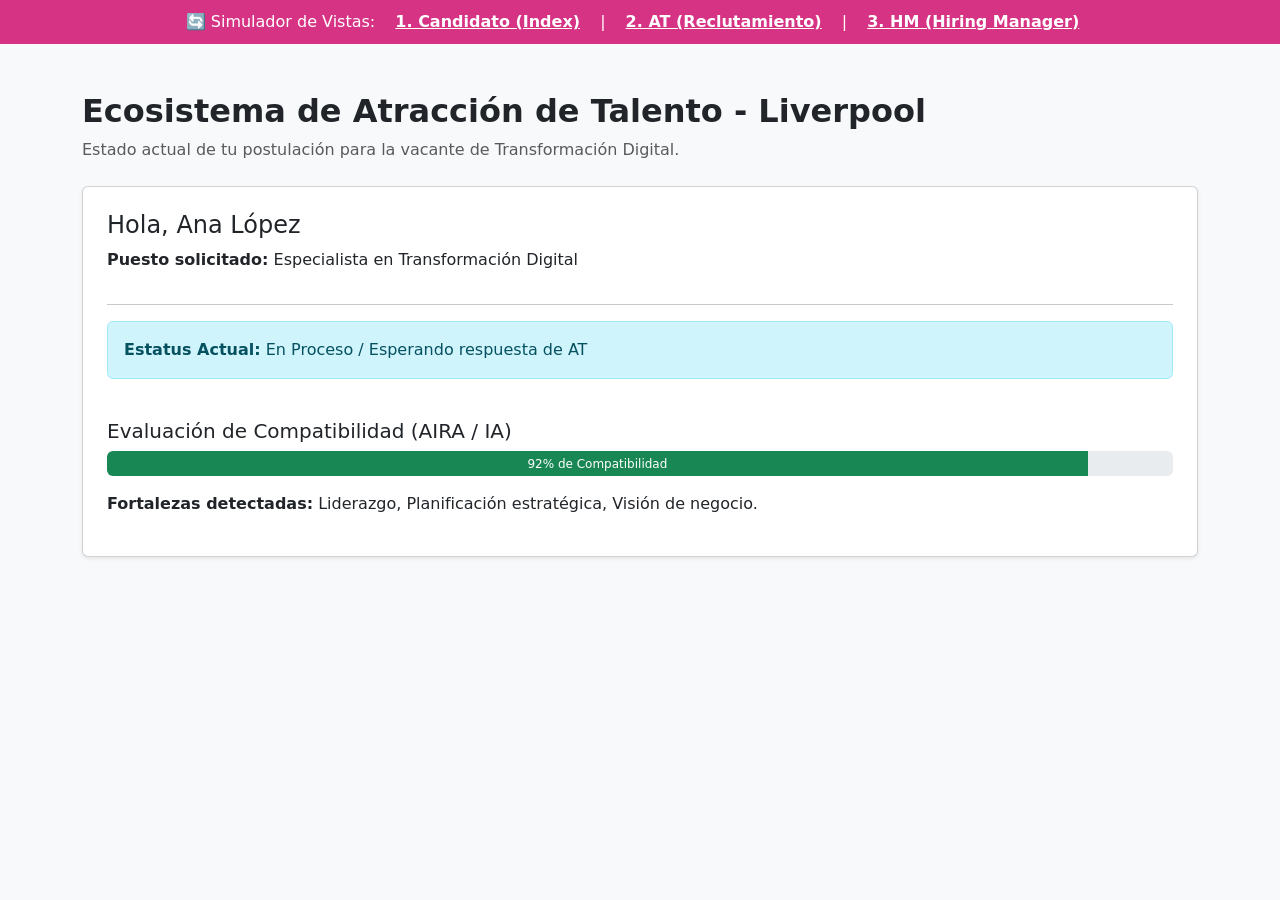
==== index.html @ 1f7d059c "Add files via upload" ====
<!DOCTYPE html>
<html lang="es">
<head>
    <meta charset="UTF-8">
    <title>Portal de Candidatos - LiverHack</title>
    <link href="https://cdn.jsdelivr.net/npm/bootstrap@5.3.0/dist/css/bootstrap.min.css" rel="stylesheet">
    <style>
        body { background-color: #f8f9fa; }
        .nav-simulator { background: #d63384; padding: 10px; color: white; text-align: center; }
        .nav-simulator a { color: white; font-weight: bold; margin: 0 15px; text-decoration: underline; }
    </style>
</head>
<body>
<!-- Barra de navegación de prueba solicitada -->
<div class="nav-simulator">
    <span>🔄 Simulador de Vistas:</span>
    <a href="index.html">1. Candidato (Index)</a> |
    <a href="at.html">2. AT (Reclutamiento)</a> |
    <a href="hm.html">3. HM (Hiring Manager)</a>
</div>

<div class="container my-5">
    <h2 class="text-pink fw-bold">Ecosistema de Atracción de Talento - Liverpool</h2>
    <p class="text-muted">Estado actual de tu postulación para la vacante de Transformación Digital.</p>

    <div class="card shadow-sm p-4 mt-4">
        <h4>Hola, <span id="nombreCandidato">Ana López</span></h4>
        <p><strong>Puesto solicitado:</strong> Especialista en Transformación Digital</p>
        <hr>
        <div class="alert alert-info">
            <strong>Estatus Actual:</strong> <span id="estatusActual">En Proceso / Esperando respuesta de AT</span>
        </div>

        <h5 class="mt-4">Evaluación de Compatibilidad (AIRA / IA)</h5>
        <div class="progress mb-3" style="height: 25px;">
            <div class="progress-bar bg-success" role="progressbar" style="width: 92%;" aria-valuenow="92" aria-valuemin="0" aria-valuematrix="100">92% de Compatibilidad</div>
        </div>
        <p><strong>Fortalezas detectadas:</strong> Liderazgo, Planificación estratégica, Visión de negocio.</p>
    </div>
</div>
</body>
</html>
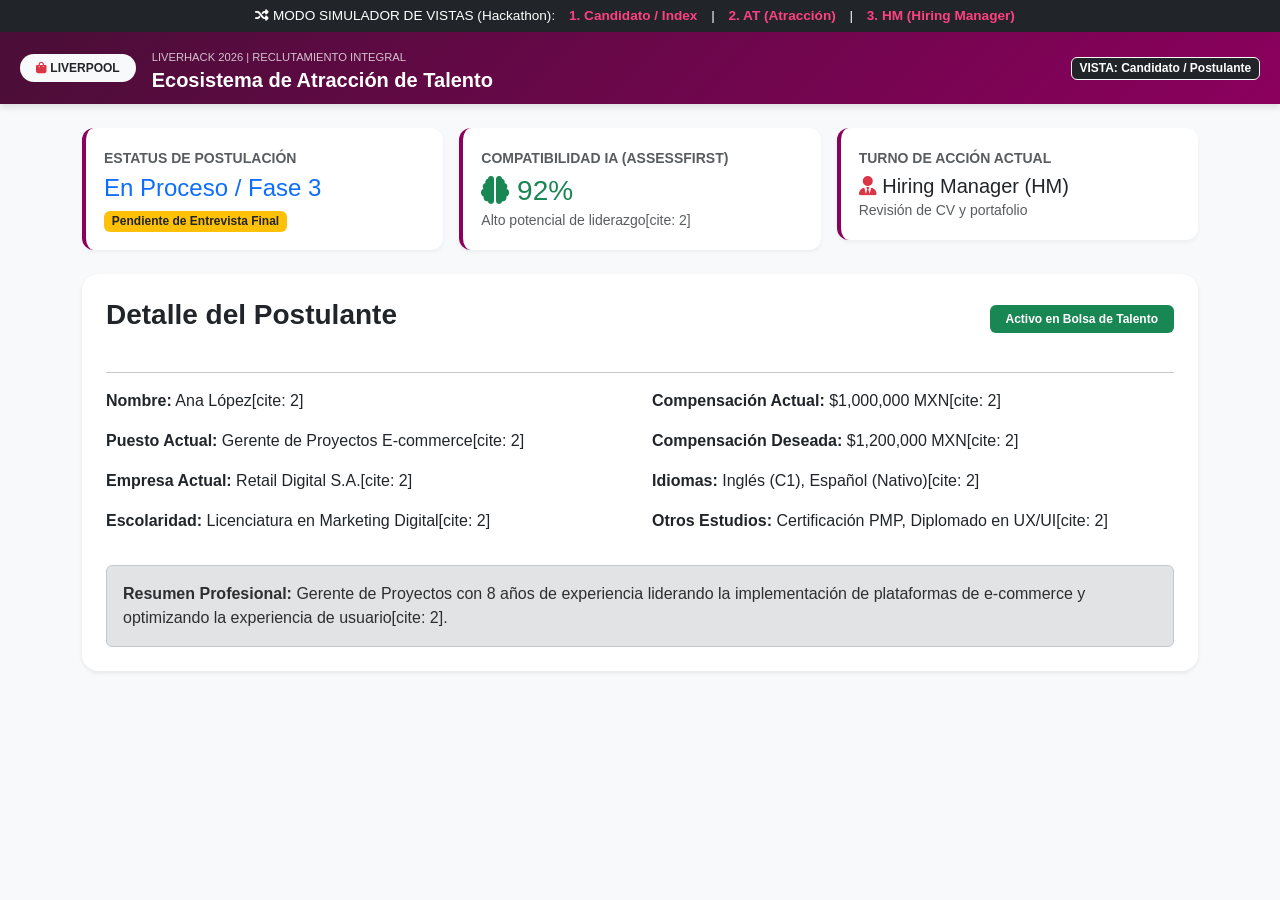
==== commit 8da36bce: "Add files via upload" ====
--- a/index.html
+++ b/index.html
@@ -2,40 +2,94 @@
 <html lang="es">
 <head>
     <meta charset="UTF-8">
-    <title>Portal de Candidatos - LiverHack</title>
+    <title>Ecosistema de Atracción de Talento - Portal Candidato</title>
     <link href="https://cdn.jsdelivr.net/npm/bootstrap@5.3.0/dist/css/bootstrap.min.css" rel="stylesheet">
+    <link href="https://cdnjs.cloudflare.com/ajax/libs/font-awesome/6.4.0/css/all.min.css" rel="stylesheet">
     <style>
-        body { background-color: #f8f9fa; }
-        .nav-simulator { background: #d63384; padding: 10px; color: white; text-align: center; }
-        .nav-simulator a { color: white; font-weight: bold; margin: 0 15px; text-decoration: underline; }
+        :root { --liver-primary: #8b005d; --liver-secondary: #c2185b; --liver-bg: #f8f9fa; }
+        body { background-color: var(--liver-bg); font-family: 'Segoe UI', Tahoma, Geneva, Verdana, sans-serif; }
+        .top-navbar { background: linear-gradient(135deg, #4a0e37 0%, #8b005d 100%); color: white; padding: 12px 20px; box-shadow: 0 4px 6px rgba(0,0,0,0.1); }
+        .sim-nav { background: #212529; color: #fff; font-size: 0.85rem; padding: 6px; text-align: center; }
+        .sim-nav a { color: #ff4081; font-weight: bold; margin: 0 10px; text-decoration: none; }
+        .sim-nav a:hover { text-decoration: underline; }
+        .metric-card { background: white; border-radius: 12px; padding: 18px; box-shadow: 0 2px 4px rgba(0,0,0,0.05); border-left: 4px solid var(--liver-primary); }
+        .badge-custom { background-color: #e91e63; color: white; font-weight: 500; }
     </style>
 </head>
 <body>
-<!-- Barra de navegación de prueba solicitada -->
-<div class="nav-simulator">
-    <span>🔄 Simulador de Vistas:</span>
-    <a href="index.html">1. Candidato (Index)</a> |
-    <a href="at.html">2. AT (Reclutamiento)</a> |
+
+<!-- Barra de Navegación del Simulador -->
+<div class="sim-nav">
+    <span><i class="fas fa-random"></i> MODO SIMULADOR DE VISTAS (Hackathon):</span>
+    <a href="index.html" class="active">1. Candidato / Index</a> |
+    <a href="at.html">2. AT (Atracción)</a> |
     <a href="hm.html">3. HM (Hiring Manager)</a>
 </div>
 
-<div class="container my-5">
-    <h2 class="text-pink fw-bold">Ecosistema de Atracción de Talento - Liverpool</h2>
-    <p class="text-muted">Estado actual de tu postulación para la vacante de Transformación Digital.</p>
+<!-- Header Principal Estilo Aira -->
+<div class="top-navbar d-flex justify-content-between align-items-center flex-wrap">
+    <div class="d-flex align-items-center gap-3">
+        <span class="badge bg-light text-dark fw-bold px-3 py-2 rounded-pill"><i class="fas fa-shopping-bag text-danger"></i> LIVERPOOL</span>
+        <div>
+            <small class="text-uppercase opacity-75" style="font-size: 0.7rem;">LIVERHACK 2026 | Reclutamiento Integral</small>
+            <h5 class="mb-0 fw-bold">Ecosistema de Atracción de Talento</h5>
+        </div>
+    </div>
+    <div class="d-flex align-items-center gap-3 mt-2 mt-md-0">
+        <span class="badge bg-dark border border-light">VISTA: Candidato / Postulante</span>
+    </div>
+</div>
 
-    <div class="card shadow-sm p-4 mt-4">
-        <h4>Hola, <span id="nombreCandidato">Ana López</span></h4>
-        <p><strong>Puesto solicitado:</strong> Especialista en Transformación Digital</p>
+<div class="container my-4">
+    <!-- Panel de Indicadores Superiores -->
+    <div class="row g-3 mb-4">
+        <div class="col-md-4">
+            <div class="metric-card">
+                <small class="text-muted fw-bold">ESTATUS DE POSTULACIÓN</small>
+                <h4 class="text-primary mt-1 mb-0">En Proceso / Fase 3</h4>
+                <span class="badge bg-warning text-dark mt-2">Pendiente de Entrevista Final</span>
+            </div>
+        </div>
+        <div class="col-md-4">
+            <div class="metric-card">
+                <small class="text-muted fw-bold">COMPATIBILIDAD IA (ASSESSFIRST)</small>
+                <h3 class="text-success mt-1 mb-0"><i class="fas fa-brain"></i> 92%</h3>
+                <small class="text-muted">Alto potencial de liderazgo[cite: 2]</small>
+            </div>
+        </div>
+        <div class="col-md-4">
+            <div class="metric-card">
+                <small class="text-muted fw-bold">TURNO DE ACCIÓN ACTUAL</small>
+                <h5 class="text-dark mt-1 mb-0"><i class="fas fa-user-tie text-danger"></i> Hiring Manager (HM)</h5>
+                <small class="text-muted">Revisión de CV y portafolio</small>
+            </div>
+        </div>
+    </div>
+
+    <!-- Contenido Central del Candidato -->
+    <div class="card border-0 shadow-sm p-4 rounded-4">
+        <div class="d-flex justify-content-between align-items-center mb-3">
+            <h3 class="fw-bold text-dark">Detalle del Postulante</h3>
+            <span class="badge bg-success px-3 py-2">Activo en Bolsa de Talento</span>
+        </div>
         <hr>
-        <div class="alert alert-info">
-            <strong>Estatus Actual:</strong> <span id="estatusActual">En Proceso / Esperando respuesta de AT</span>
+        <div class="row">
+            <div class="col-md-6">
+                <p><strong>Nombre:</strong> Ana López[cite: 2]</p>
+                <p><strong>Puesto Actual:</strong> Gerente de Proyectos E-commerce[cite: 2]</p>
+                <p><strong>Empresa Actual:</strong> Retail Digital S.A.[cite: 2]</p>
+                <p><strong>Escolaridad:</strong> Licenciatura en Marketing Digital[cite: 2]</p>
+            </div>
+            <div class="col-md-6">
+                <p><strong>Compensación Actual:</strong> $1,000,000 MXN[cite: 2]</p>
+                <p><strong>Compensación Deseada:</strong> $1,200,000 MXN[cite: 2]</p>
+                <p><strong>Idiomas:</strong> Inglés (C1), Español (Nativo)[cite: 2]</p>
+                <p><strong>Otros Estudios:</strong> Certificación PMP, Diplomado en UX/UI[cite: 2]</p>
+            </div>
         </div>
-
-        <h5 class="mt-4">Evaluación de Compatibilidad (AIRA / IA)</h5>
-        <div class="progress mb-3" style="height: 25px;">
-            <div class="progress-bar bg-success" role="progressbar" style="width: 92%;" aria-valuenow="92" aria-valuemin="0" aria-valuematrix="100">92% de Compatibilidad</div>
+        <div class="alert alert-secondary mt-3 mb-0">
+            <strong>Resumen Profesional:</strong> Gerente de Proyectos con 8 años de experiencia liderando la implementación de plataformas de e-commerce y optimizando la experiencia de usuario[cite: 2].
         </div>
-        <p><strong>Fortalezas detectadas:</strong> Liderazgo, Planificación estratégica, Visión de negocio.</p>
     </div>
 </div>
 </body>
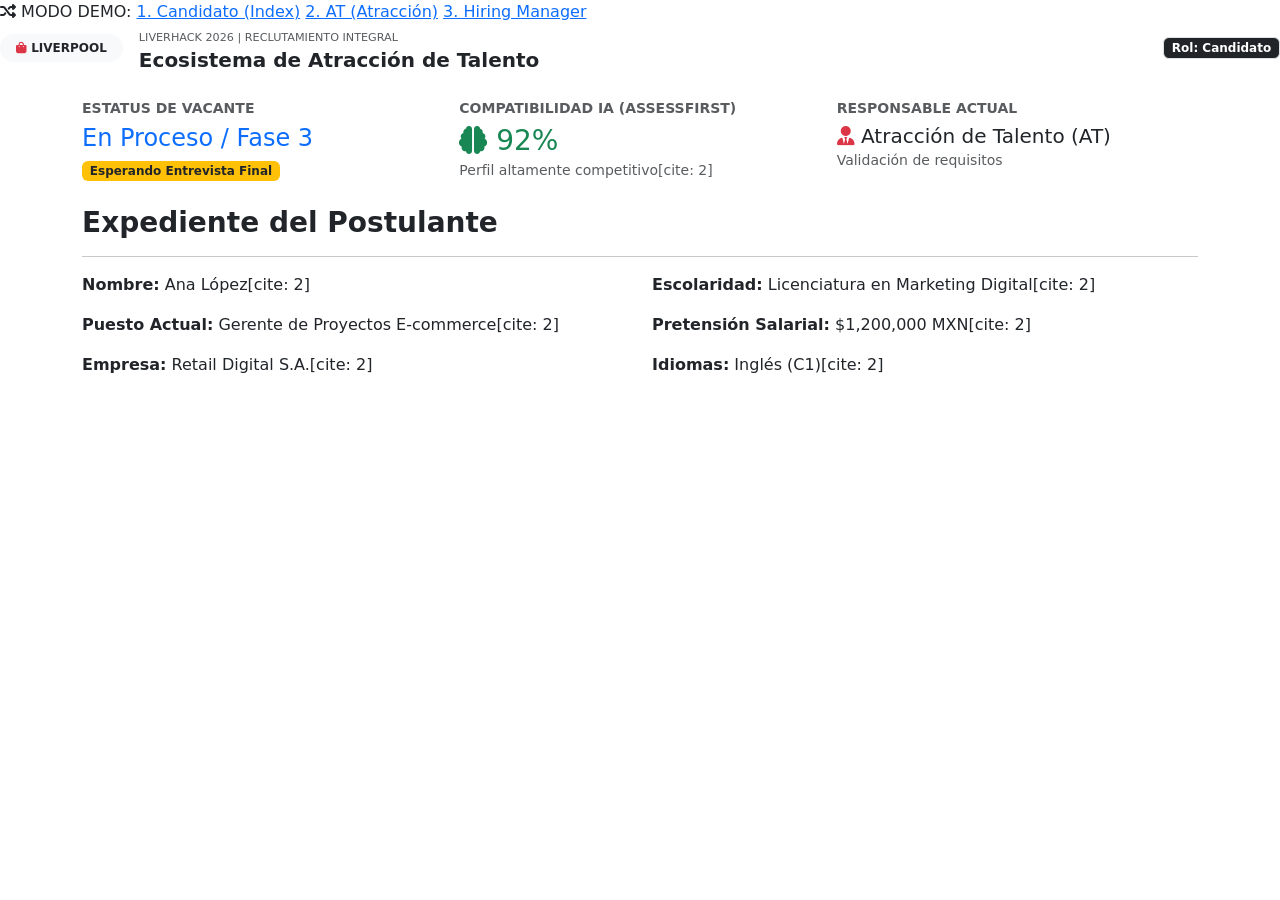
==== commit d6eebc99: "Add files via upload" ====
--- a/index.html
+++ b/index.html
@@ -2,93 +2,72 @@
 <html lang="es">
 <head>
     <meta charset="UTF-8">
-    <title>Ecosistema de Atracción de Talento - Portal Candidato</title>
+    <title>Portal del Candidato - Liverpool</title>
     <link href="https://cdn.jsdelivr.net/npm/bootstrap@5.3.0/dist/css/bootstrap.min.css" rel="stylesheet">
     <link href="https://cdnjs.cloudflare.com/ajax/libs/font-awesome/6.4.0/css/all.min.css" rel="stylesheet">
-    <style>
-        :root { --liver-primary: #8b005d; --liver-secondary: #c2185b; --liver-bg: #f8f9fa; }
-        body { background-color: var(--liver-bg); font-family: 'Segoe UI', Tahoma, Geneva, Verdana, sans-serif; }
-        .top-navbar { background: linear-gradient(135deg, #4a0e37 0%, #8b005d 100%); color: white; padding: 12px 20px; box-shadow: 0 4px 6px rgba(0,0,0,0.1); }
-        .sim-nav { background: #212529; color: #fff; font-size: 0.85rem; padding: 6px; text-align: center; }
-        .sim-nav a { color: #ff4081; font-weight: bold; margin: 0 10px; text-decoration: none; }
-        .sim-nav a:hover { text-decoration: underline; }
-        .metric-card { background: white; border-radius: 12px; padding: 18px; box-shadow: 0 2px 4px rgba(0,0,0,0.05); border-left: 4px solid var(--liver-primary); }
-        .badge-custom { background-color: #e91e63; color: white; font-weight: 500; }
-    </style>
+    <link href="styles.css" rel="stylesheet">
 </head>
 <body>
 
-<!-- Barra de Navegación del Simulador -->
+<!-- Barra de Simulador para el Hackathon -->
 <div class="sim-nav">
-    <span><i class="fas fa-random"></i> MODO SIMULADOR DE VISTAS (Hackathon):</span>
-    <a href="index.html" class="active">1. Candidato / Index</a> |
-    <a href="at.html">2. AT (Atracción)</a> |
-    <a href="hm.html">3. HM (Hiring Manager)</a>
+    <span><i class="fas fa-random"></i> MODO DEMO:</span>
+    <a href="index.html" class="active">1. Candidato (Index)</a>
+    <a href="at.html">2. AT (Atracción)</a>
+    <a href="hm.html">3. Hiring Manager</a>
 </div>
 
-<!-- Header Principal Estilo Aira -->
-<div class="top-navbar d-flex justify-content-between align-items-center flex-wrap">
+<!-- Header -->
+<div class="top-navbar d-flex justify-content-between align-items-center">
     <div class="d-flex align-items-center gap-3">
         <span class="badge bg-light text-dark fw-bold px-3 py-2 rounded-pill"><i class="fas fa-shopping-bag text-danger"></i> LIVERPOOL</span>
         <div>
-            <small class="text-uppercase opacity-75" style="font-size: 0.7rem;">LIVERHACK 2026 | Reclutamiento Integral</small>
+            <small class="text-uppercase opacity-75" style="font-size: 0.7rem;">LiverHack 2026 | Reclutamiento Integral</small>
             <h5 class="mb-0 fw-bold">Ecosistema de Atracción de Talento</h5>
         </div>
     </div>
-    <div class="d-flex align-items-center gap-3 mt-2 mt-md-0">
-        <span class="badge bg-dark border border-light">VISTA: Candidato / Postulante</span>
-    </div>
+    <span class="badge bg-dark border">Rol: Candidato</span>
 </div>
 
 <div class="container my-4">
-    <!-- Panel de Indicadores Superiores -->
     <div class="row g-3 mb-4">
         <div class="col-md-4">
             <div class="metric-card">
-                <small class="text-muted fw-bold">ESTATUS DE POSTULACIÓN</small>
+                <small class="text-muted fw-bold">ESTATUS DE VACANTE</small>
                 <h4 class="text-primary mt-1 mb-0">En Proceso / Fase 3</h4>
-                <span class="badge bg-warning text-dark mt-2">Pendiente de Entrevista Final</span>
+                <span class="badge bg-warning text-dark mt-2">Esperando Entrevista Final</span>
             </div>
         </div>
         <div class="col-md-4">
             <div class="metric-card">
                 <small class="text-muted fw-bold">COMPATIBILIDAD IA (ASSESSFIRST)</small>
                 <h3 class="text-success mt-1 mb-0"><i class="fas fa-brain"></i> 92%</h3>
-                <small class="text-muted">Alto potencial de liderazgo[cite: 2]</small>
+                <small class="text-muted">Perfil altamente competitivo[cite: 2]</small>
             </div>
         </div>
         <div class="col-md-4">
             <div class="metric-card">
-                <small class="text-muted fw-bold">TURNO DE ACCIÓN ACTUAL</small>
-                <h5 class="text-dark mt-1 mb-0"><i class="fas fa-user-tie text-danger"></i> Hiring Manager (HM)</h5>
-                <small class="text-muted">Revisión de CV y portafolio</small>
+                <small class="text-muted fw-bold">RESPONSABLE ACTUAL</small>
+                <h5 class="text-dark mt-1 mb-0"><i class="fas fa-user-tie text-danger"></i> Atracción de Talento (AT)</h5>
+                <small class="text-muted">Validación de requisitos</small>
             </div>
         </div>
     </div>
 
-    <!-- Contenido Central del Candidato -->
-    <div class="card border-0 shadow-sm p-4 rounded-4">
-        <div class="d-flex justify-content-between align-items-center mb-3">
-            <h3 class="fw-bold text-dark">Detalle del Postulante</h3>
-            <span class="badge bg-success px-3 py-2">Activo en Bolsa de Talento</span>
-        </div>
+    <div class="content-card">
+        <h3 class="fw-bold text-dark mb-3">Expediente del Postulante</h3>
         <hr>
         <div class="row">
             <div class="col-md-6">
                 <p><strong>Nombre:</strong> Ana López[cite: 2]</p>
                 <p><strong>Puesto Actual:</strong> Gerente de Proyectos E-commerce[cite: 2]</p>
-                <p><strong>Empresa Actual:</strong> Retail Digital S.A.[cite: 2]</p>
-                <p><strong>Escolaridad:</strong> Licenciatura en Marketing Digital[cite: 2]</p>
+                <p><strong>Empresa:</strong> Retail Digital S.A.[cite: 2]</p>
             </div>
             <div class="col-md-6">
-                <p><strong>Compensación Actual:</strong> $1,000,000 MXN[cite: 2]</p>
-                <p><strong>Compensación Deseada:</strong> $1,200,000 MXN[cite: 2]</p>
-                <p><strong>Idiomas:</strong> Inglés (C1), Español (Nativo)[cite: 2]</p>
-                <p><strong>Otros Estudios:</strong> Certificación PMP, Diplomado en UX/UI[cite: 2]</p>
+                <p><strong>Escolaridad:</strong> Licenciatura en Marketing Digital[cite: 2]</p>
+                <p><strong>Pretensión Salarial:</strong> $1,200,000 MXN[cite: 2]</p>
+                <p><strong>Idiomas:</strong> Inglés (C1)[cite: 2]</p>
             </div>
-        </div>
-        <div class="alert alert-secondary mt-3 mb-0">
-            <strong>Resumen Profesional:</strong> Gerente de Proyectos con 8 años de experiencia liderando la implementación de plataformas de e-commerce y optimizando la experiencia de usuario[cite: 2].
         </div>
     </div>
 </div>
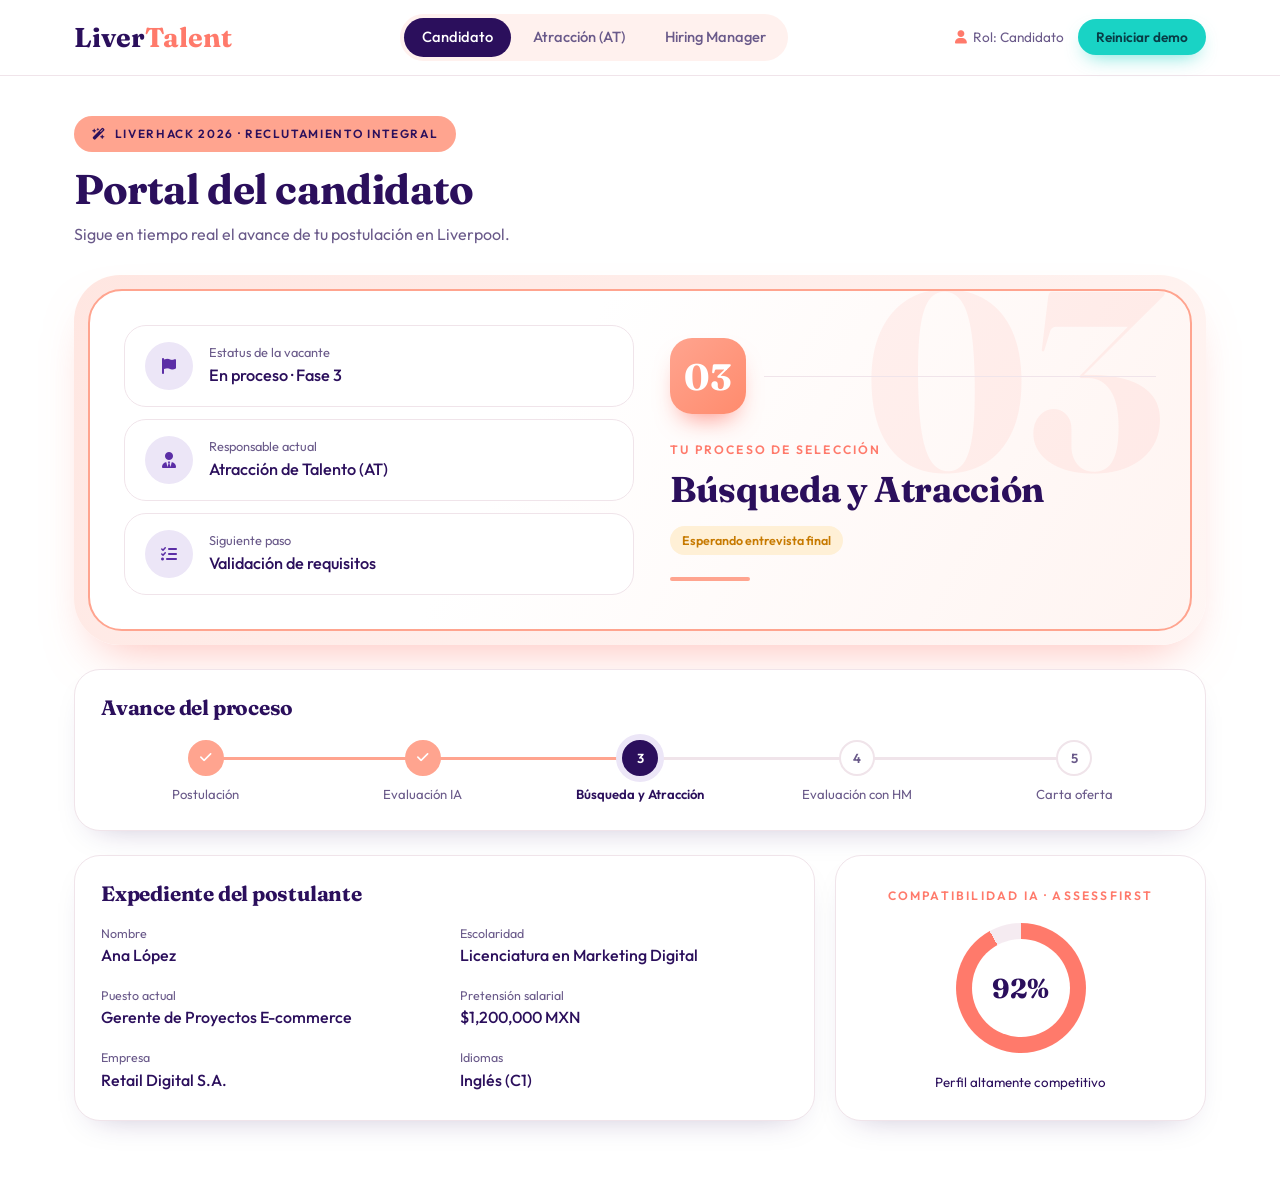
==== commit 02e704d2: "Add files via upload" ====
--- a/index.html
+++ b/index.html
@@ -1,75 +1,16 @@
-<!DOCTYPE html>
-<html lang="es">
-<head>
-    <meta charset="UTF-8">
-    <title>Portal del Candidato - Liverpool</title>
-    <link href="https://cdn.jsdelivr.net/npm/bootstrap@5.3.0/dist/css/bootstrap.min.css" rel="stylesheet">
-    <link href="https://cdnjs.cloudflare.com/ajax/libs/font-awesome/6.4.0/css/all.min.css" rel="stylesheet">
-    <link href="styles.css" rel="stylesheet">
-</head>
-<body>
-
-<!-- Barra de Simulador para el Hackathon -->
-<div class="sim-nav">
-    <span><i class="fas fa-random"></i> MODO DEMO:</span>
-    <a href="index.html" class="active">1. Candidato (Index)</a>
-    <a href="at.html">2. AT (Atracción)</a>
-    <a href="hm.html">3. Hiring Manager</a>
-</div>
-
-<!-- Header -->
-<div class="top-navbar d-flex justify-content-between align-items-center">
-    <div class="d-flex align-items-center gap-3">
-        <span class="badge bg-light text-dark fw-bold px-3 py-2 rounded-pill"><i class="fas fa-shopping-bag text-danger"></i> LIVERPOOL</span>
-        <div>
-            <small class="text-uppercase opacity-75" style="font-size: 0.7rem;">LiverHack 2026 | Reclutamiento Integral</small>
-            <h5 class="mb-0 fw-bold">Ecosistema de Atracción de Talento</h5>
-        </div>
-    </div>
-    <span class="badge bg-dark border">Rol: Candidato</span>
-</div>
-
-<div class="container my-4">
-    <div class="row g-3 mb-4">
-        <div class="col-md-4">
-            <div class="metric-card">
-                <small class="text-muted fw-bold">ESTATUS DE VACANTE</small>
-                <h4 class="text-primary mt-1 mb-0">En Proceso / Fase 3</h4>
-                <span class="badge bg-warning text-dark mt-2">Esperando Entrevista Final</span>
-            </div>
-        </div>
-        <div class="col-md-4">
-            <div class="metric-card">
-                <small class="text-muted fw-bold">COMPATIBILIDAD IA (ASSESSFIRST)</small>
-                <h3 class="text-success mt-1 mb-0"><i class="fas fa-brain"></i> 92%</h3>
-                <small class="text-muted">Perfil altamente competitivo[cite: 2]</small>
-            </div>
-        </div>
-        <div class="col-md-4">
-            <div class="metric-card">
-                <small class="text-muted fw-bold">RESPONSABLE ACTUAL</small>
-                <h5 class="text-dark mt-1 mb-0"><i class="fas fa-user-tie text-danger"></i> Atracción de Talento (AT)</h5>
-                <small class="text-muted">Validación de requisitos</small>
-            </div>
-        </div>
-    </div>
-
-    <div class="content-card">
-        <h3 class="fw-bold text-dark mb-3">Expediente del Postulante</h3>
-        <hr>
-        <div class="row">
-            <div class="col-md-6">
-                <p><strong>Nombre:</strong> Ana López[cite: 2]</p>
-                <p><strong>Puesto Actual:</strong> Gerente de Proyectos E-commerce[cite: 2]</p>
-                <p><strong>Empresa:</strong> Retail Digital S.A.[cite: 2]</p>
-            </div>
-            <div class="col-md-6">
-                <p><strong>Escolaridad:</strong> Licenciatura en Marketing Digital[cite: 2]</p>
-                <p><strong>Pretensión Salarial:</strong> $1,200,000 MXN[cite: 2]</p>
-                <p><strong>Idiomas:</strong> Inglés (C1)[cite: 2]</p>
-            </div>
-        </div>
-    </div>
-</div>
-</body>
-</html>+<!DOCTYPE html>
+<html lang="es">
+<head>
+<meta charset="UTF-8">
+<meta name="viewport" content="width=device-width, initial-scale=1">
+<title>Portal del Candidato - Liverpool</title>
+<link href="https://cdnjs.cloudflare.com/ajax/libs/font-awesome/6.4.0/css/all.min.css" rel="stylesheet">
+<link href="styles.css" rel="stylesheet">
+</head>
+<body data-page="index">
+<header id="nav"></header>
+<main id="app" class="wrap"></main>
+<div id="toasts" aria-live="polite"></div>
+<script src="app.js"></script>
+</body>
+</html>
--- a/styles.css
+++ b/styles.css
@@ -0,0 +1,121 @@
+@import url('https://fonts.googleapis.com/css2?family=Fraunces:opsz,wght@9..144,600;9..144,700&family=Outfit:wght@400;500;600&display=swap');
+
+:root{
+  --ink:#2b0f5c; --ink2:#6a5a8a; --coral:#ff7a6b; --coral2:#ffa48f; --blush:#fff1ee;
+  --teal:#19d3c5; --lav:#ece6f7; --line:#f0e4ea; --ok:#0f9d73; --bad:#e5484d; --warn:#c77a00;
+}
+*{box-sizing:border-box;margin:0}
+body{font-family:Outfit,'Segoe UI',sans-serif;color:var(--ink);background:#fff;line-height:1.55;-webkit-font-smoothing:antialiased}
+h1,h2,h3{font-family:Fraunces,Georgia,serif;font-weight:700;letter-spacing:-.01em;line-height:1.15}
+a:focus-visible,button:focus-visible{outline:3px solid var(--teal);outline-offset:2px}
+
+/* Navegación */
+.nav{position:sticky;top:0;z-index:10;background:rgba(255,255,255,.94);backdrop-filter:blur(8px);border-bottom:1px solid var(--line)}
+.nav-in{max-width:1180px;margin:auto;padding:14px 24px;display:flex;align-items:center;justify-content:space-between;gap:16px;flex-wrap:wrap}
+.logo{font:700 1.7rem Fraunces,Georgia,serif;color:var(--ink);text-decoration:none}
+.logo b{color:var(--coral)}
+.tabs{display:flex;gap:4px;background:var(--blush);padding:4px;border-radius:99px}
+.tabs a{color:var(--ink2);text-decoration:none;font-weight:500;font-size:.92rem;padding:8px 18px;border-radius:99px;transition:background .2s,color .2s}
+.tabs a:hover{color:var(--ink)}
+.tabs a.on{background:var(--ink);color:#fff}
+.nav-r{display:flex;align-items:center;gap:14px}
+.role{font-size:.85rem;color:var(--ink2)}
+.role i{color:var(--coral);margin-right:6px}
+.btn{border:0;cursor:pointer;font:600 .9rem Outfit,sans-serif;padding:11px 22px;border-radius:99px;transition:transform .15s,box-shadow .2s}
+.btn:hover{transform:translateY(-1px)}
+.cta{background:var(--teal);color:#083c46;box-shadow:0 8px 20px -8px rgba(25,211,197,.7)}
+.btn-ok{background:var(--ink);color:#fff}
+.btn-no{background:#fff;color:var(--bad);border:1.5px solid #f6c9cb}
+.btn-go{background:var(--teal);color:#083c46}
+.btn-sm{padding:9px 18px;font-size:.85rem}
+
+/* Estructura */
+.wrap{max-width:1180px;margin:auto;padding:40px 24px 80px}
+.page-head{margin-bottom:28px}
+.page-head h1{font-size:clamp(1.8rem,3.4vw,2.6rem);margin-top:14px}
+.page-head p{color:var(--ink2);margin-top:8px;max-width:60ch}
+.pill{display:inline-flex;align-items:center;gap:8px;background:var(--coral2);color:var(--ink);font-size:.74rem;font-weight:600;letter-spacing:.14em;text-transform:uppercase;padding:9px 18px;border-radius:99px}
+.eyebrow{color:var(--coral);letter-spacing:.18em;font-size:.76rem;text-transform:uppercase;font-weight:600}
+.grid{display:grid;gap:20px}
+.g3{grid-template-columns:repeat(3,1fr)}
+.g2{grid-template-columns:2fr 1fr}
+.mt{margin-top:24px}
+
+/* Panel destacado (marco coral) */
+.feature{background:linear-gradient(135deg,#ffe6e1,#fff6f4);border-radius:46px;padding:14px;box-shadow:0 24px 50px -24px rgba(255,122,107,.55)}
+.feature-in{position:relative;overflow:hidden;border:2px solid var(--coral2);border-radius:34px;padding:34px;display:grid;grid-template-columns:1.05fr 1fr;gap:36px;align-items:center;background:linear-gradient(120deg,#fff 40%,#fff4f1)}
+.bignum{position:absolute;right:24px;top:-40px;font:700 16rem/1 Fraunces,Georgia,serif;color:rgba(255,122,107,.09);pointer-events:none}
+.items{display:grid;gap:12px;position:relative}
+.item{display:flex;gap:16px;align-items:center;background:#fff;border:1px solid var(--line);border-radius:22px;padding:16px 20px}
+.item small{color:var(--ink2);display:block;font-size:.8rem}
+.item strong{font-weight:500;font-size:1.02rem}
+.ico{width:48px;height:48px;border-radius:50%;background:var(--lav);color:#5b2ea6;display:grid;place-items:center;flex:none}
+.hl{position:relative}
+.numrow{display:flex;align-items:center;gap:18px;margin-bottom:22px}
+.numbox{width:76px;height:76px;border-radius:22px;background:linear-gradient(135deg,var(--coral2),#ff8b6d);color:#fff;font:700 2.3rem Fraunces,Georgia,serif;display:grid;place-items:center;box-shadow:0 14px 26px -12px rgba(255,122,107,.9)}
+.numrow hr{flex:1;border:0;border-top:1px solid var(--line)}
+.hl h2{font-size:clamp(1.6rem,2.8vw,2.3rem);margin:8px 0 16px;color:var(--ink)}
+.hl .line{width:80px;height:4px;border-radius:4px;background:var(--coral2);margin-top:22px}
+
+/* Tarjetas */
+.card{background:#fff;border:1px solid var(--line);border-radius:26px;padding:26px;box-shadow:0 14px 34px -22px rgba(43,15,92,.35)}
+.card h3{font-size:1.3rem;margin-bottom:6px}
+.stat .v{font:700 1.9rem Fraunces,Georgia,serif;margin:6px 0 2px}
+.stat small{color:var(--ink2)}
+.stat .ico{margin-bottom:12px}
+.ok{color:var(--ok)}.bad{color:var(--bad)}.warn{color:var(--warn)}
+
+/* Tags */
+.tag{display:inline-flex;align-items:center;gap:6px;font-size:.78rem;font-weight:600;padding:5px 12px;border-radius:99px}
+.tag.ok{background:#e0f6ee}.tag.warn{background:#fff0d6}.tag.bad{background:#fde5e6}.tag.info{background:var(--lav);color:#5b2ea6}
+
+/* Stepper */
+.steps{display:flex;gap:8px;margin-top:20px}
+.step{flex:1;text-align:center;font-size:.82rem;color:var(--ink2);position:relative}
+.step::before{content:'';position:absolute;top:17px;left:-50%;width:100%;height:3px;background:var(--line);z-index:0}
+.step:first-child::before{display:none}
+.step.done::before,.step.now::before{background:var(--coral2)}
+.dot{position:relative;z-index:1;width:36px;height:36px;margin:0 auto 8px;border-radius:50%;display:grid;place-items:center;background:#fff;border:2px solid var(--line);font-weight:600}
+.step.done .dot{background:var(--coral2);border-color:var(--coral2);color:#fff}
+.step.now .dot{background:var(--ink);border-color:var(--ink);color:#fff;box-shadow:0 0 0 6px var(--lav)}
+.step.now{color:var(--ink);font-weight:600}
+
+/* Datos del expediente */
+.data{display:grid;grid-template-columns:1fr 1fr;gap:18px 30px;margin-top:18px}
+.data small{color:var(--ink2);display:block;font-size:.78rem}
+.data div>span{font-weight:500}
+.ring{--p:0;width:130px;height:130px;border-radius:50%;margin:16px auto;display:grid;place-items:center;background:conic-gradient(var(--coral) calc(var(--p)*1%),#f5ebf1 0)}
+.ring span{width:98px;height:98px;border-radius:50%;background:#fff;display:grid;place-items:center;font:700 1.7rem Fraunces,Georgia,serif}
+
+/* Tabla AT */
+.tbl{width:100%;border-collapse:collapse;margin-top:14px}
+.tbl th{text-align:left;font-size:.75rem;letter-spacing:.1em;text-transform:uppercase;color:var(--ink2);font-weight:600;padding:10px 12px}
+.tbl td{padding:16px 12px;border-top:1px solid var(--line);vertical-align:middle}
+.who{display:flex;align-items:center;gap:12px}
+.av{width:42px;height:42px;border-radius:50%;background:var(--lav);color:#5b2ea6;font-weight:600;display:grid;place-items:center;flex:none}
+.who small{color:var(--ink2);display:block}
+.cbar{display:flex;align-items:center;gap:10px;min-width:130px}
+.cbar i{flex:1;height:8px;border-radius:8px;background:#f5ebf1;overflow:hidden}
+.cbar i span{display:block;height:100%;background:linear-gradient(90deg,var(--coral2),var(--coral));border-radius:8px}
+.scroll{overflow-x:auto}
+
+/* Tarjetas HM */
+.cand{display:flex;justify-content:space-between;gap:20px;align-items:center;flex-wrap:wrap;padding:24px;border:1px solid var(--line);border-radius:24px;background:#fff}
+.cand+.cand{margin-top:14px}
+.cand .note{background:var(--blush);border-radius:16px;padding:12px 16px;margin-top:12px;font-size:.92rem;max-width:62ch}
+.cand .note i{color:var(--coral);margin-right:6px}
+.acts{display:flex;gap:10px;flex-wrap:wrap}
+.empty{text-align:center;padding:44px 20px;color:var(--ink2)}
+
+/* Toast */
+#toasts{position:fixed;right:20px;bottom:20px;display:grid;gap:10px;z-index:50}
+.toast{background:var(--ink);color:#fff;padding:14px 20px;border-radius:18px;max-width:360px;box-shadow:0 18px 36px -12px rgba(43,15,92,.6);animation:in .3s ease}
+.toast i{color:var(--teal);margin-right:8px}.toast.no i{color:var(--coral2)}
+@keyframes in{from{opacity:0;transform:translateY(10px)}}
+
+@media(max-width:860px){
+  .g3,.g2,.feature-in,.data{grid-template-columns:1fr}
+  .feature-in{padding:24px}.bignum{font-size:10rem}
+  .step{font-size:.7rem}
+}
+@media(prefers-reduced-motion:reduce){*{animation:none!important;transition:none!important}}
